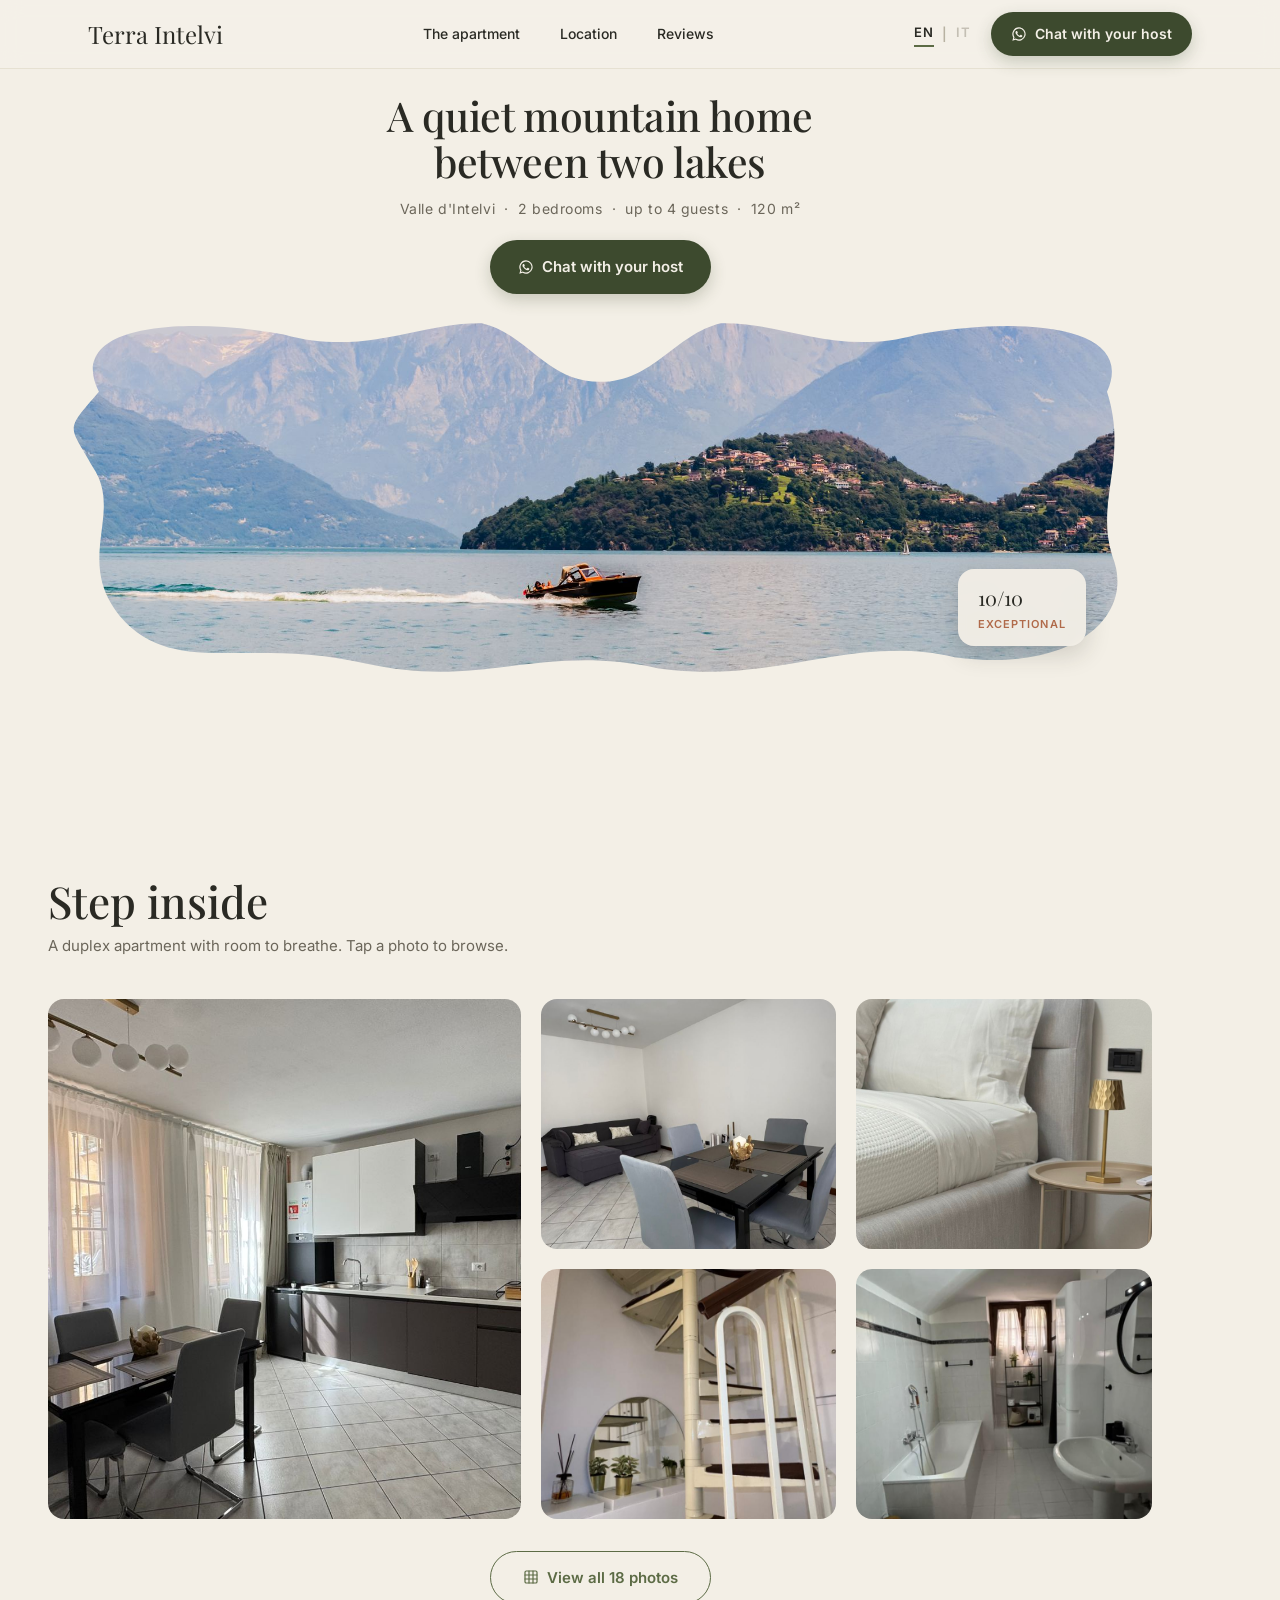
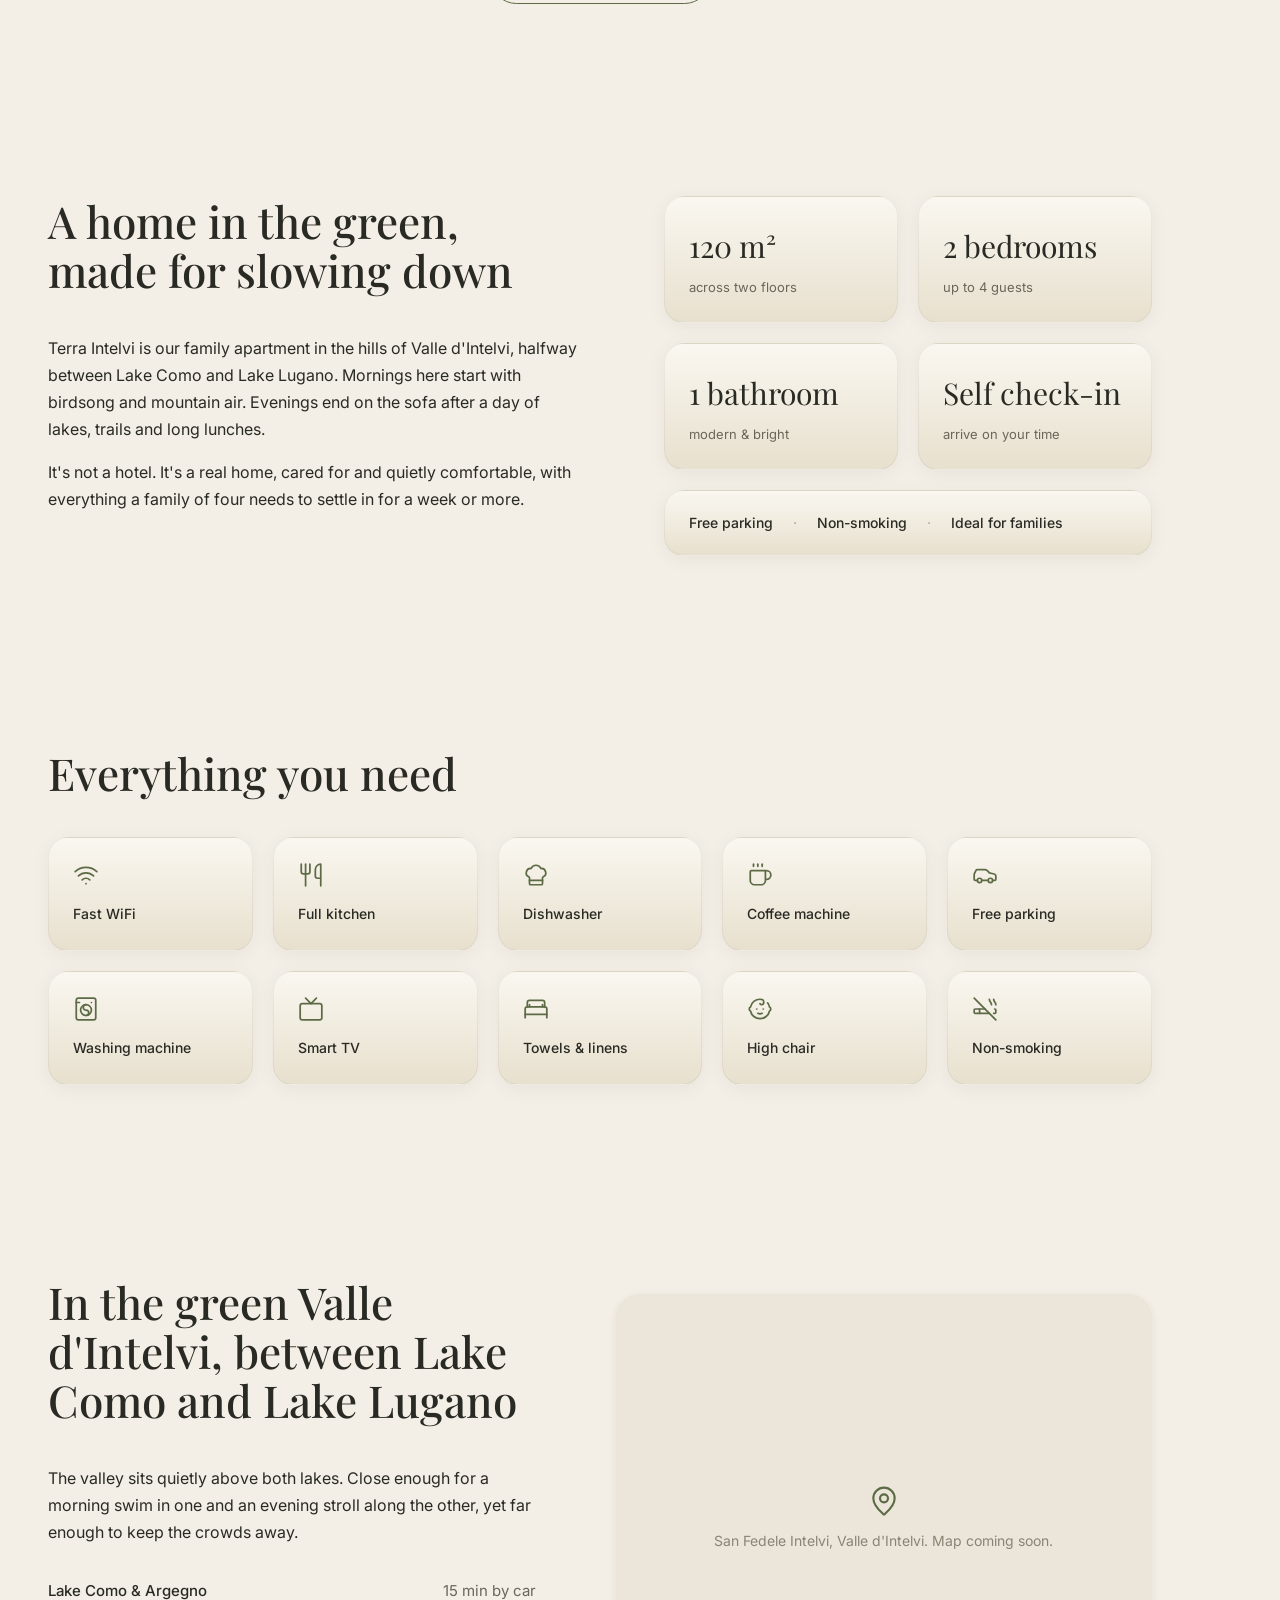
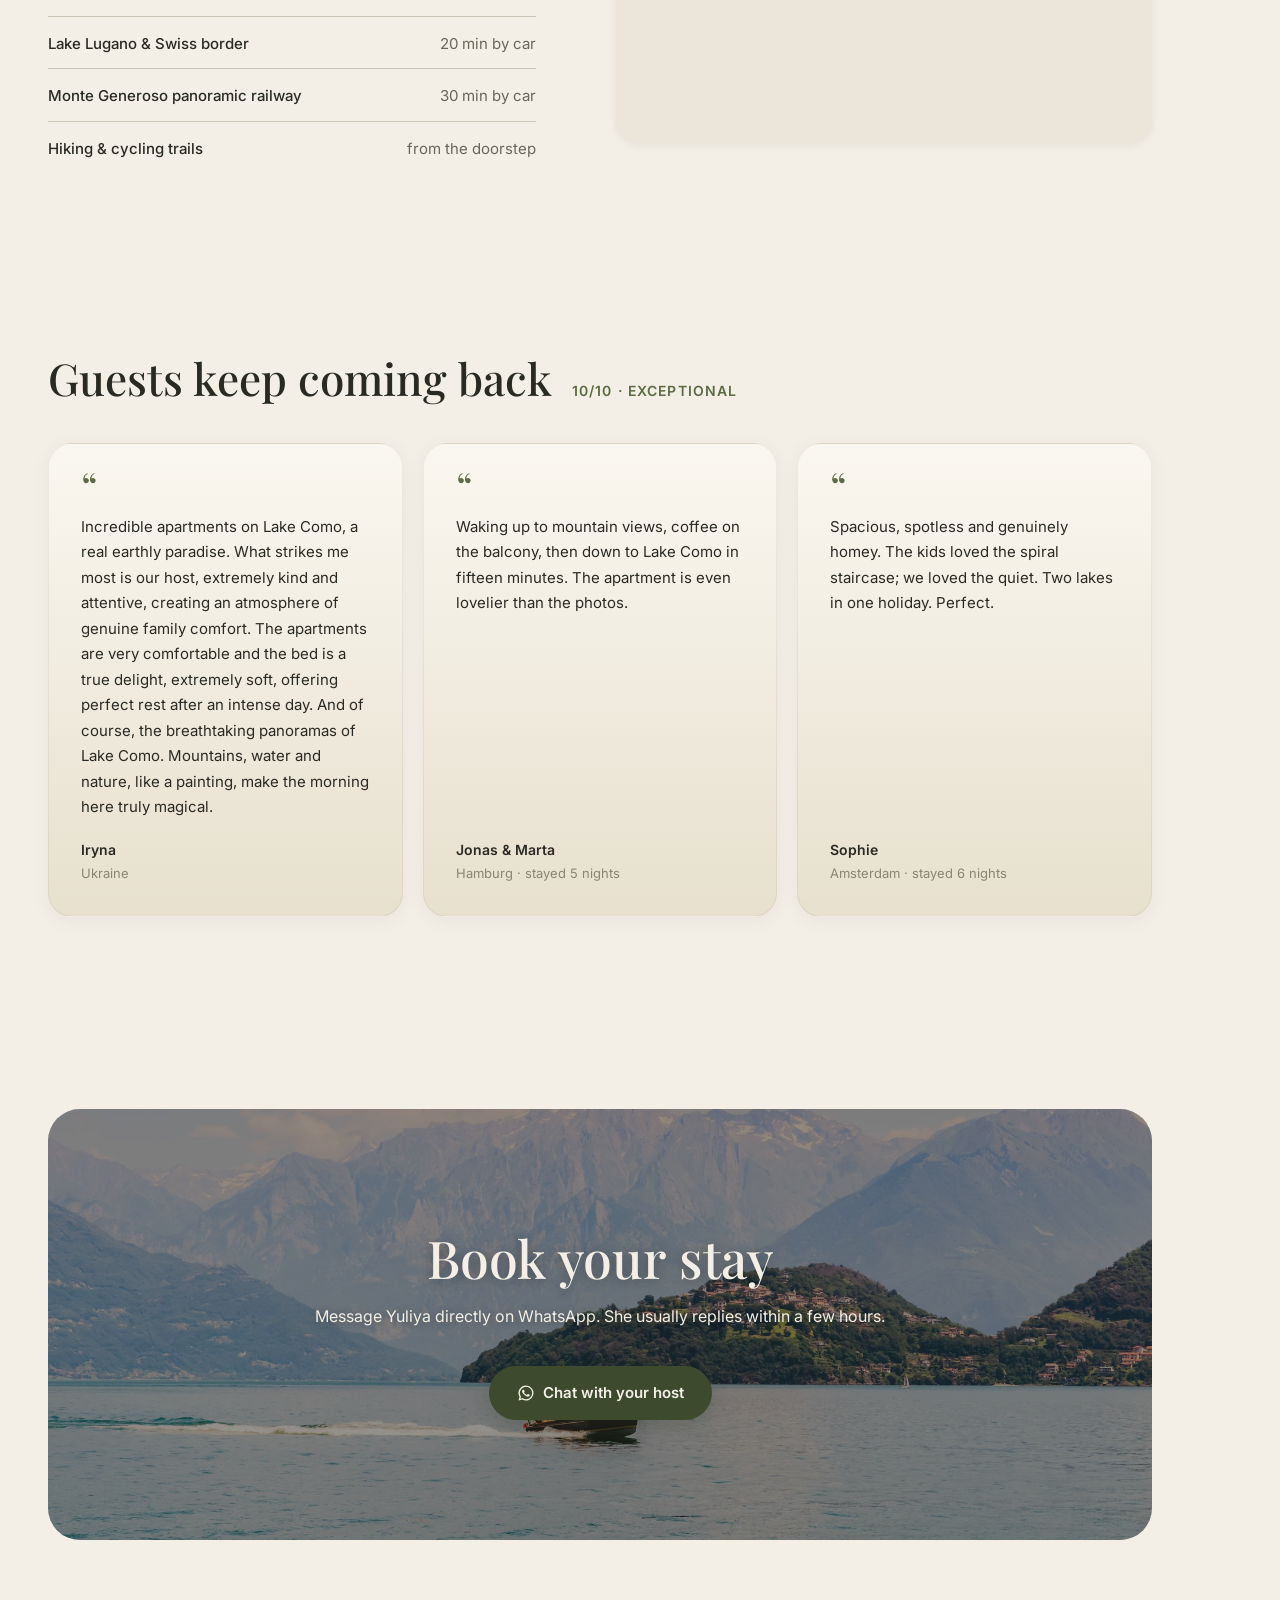
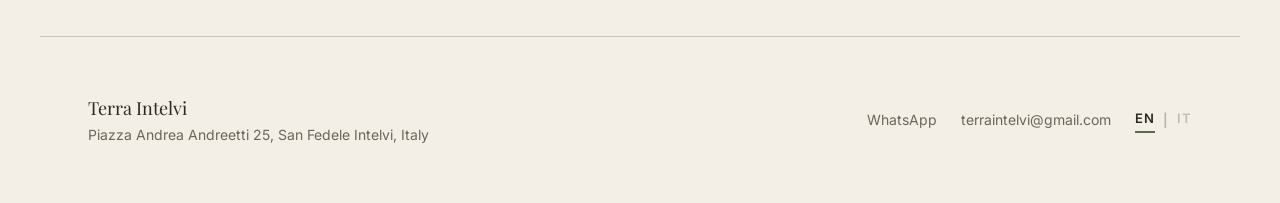
==== Terra Intelvi Landing Page/site/standalone-src.html @ aaa16226 "Initial commit: Terra Intelvi landing page" ====
<!DOCTYPE html>
<html lang="en">
<head>
  <meta charset="UTF-8">
  <meta name="viewport" content="width=device-width, initial-scale=1.0">
  <title>Terra Intelvi — Apartment in Valle d'Intelvi, near Lake Como</title>
  <meta name="description" content="A calm 120m² family apartment between Lake Como and Lake Lugano. Two bedrooms, up to four guests, warm welcome.">
  <!-- Open Graph for link previews (WhatsApp, iMessage, etc.) -->
  <meta property="og:type" content="website">
  <meta property="og:title" content="Terra Intelvi — Apartment in Valle d'Intelvi, near Lake Como">
  <meta property="og:description" content="A calm 120m² family apartment between Lake Como and Lake Lugano. Two bedrooms, up to four guests, warm welcome.">
  <meta property="og:image" content="images/stock/hero-lake.jpg">
  <!-- Favicon: cream background, olive TI monogram -->
  <link rel="icon" href="data:image/svg+xml,%3Csvg xmlns='http://www.w3.org/2000/svg' viewBox='0 0 64 64'%3E%3Crect width='64' height='64' rx='14' fill='%23F4F1E9'/%3E%3Ctext x='32' y='43' text-anchor='middle' font-family='Georgia,serif' font-size='30' fill='%235C6B4C'%3ETI%3C/text%3E%3C/svg%3E">
  <link rel="preconnect" href="https://fonts.googleapis.com">
  <link rel="preconnect" href="https://fonts.gstatic.com" crossorigin>
  <link href="https://fonts.googleapis.com/css2?family=Playfair+Display:ital,wght@0,400..700;1,400..700&family=Inter:wght@400;500;600&display=swap" rel="stylesheet">
  <link rel="stylesheet" href="styles.css">
  <!-- Photos referenced from script.js strings: lifted for the standalone bundler -->
  <meta name="ext-resource-dependency" content="images/apartment/Living-dining-1.jpg" data-resource-id="p_Living_dining_1_jpg">
  <meta name="ext-resource-dependency" content="images/apartment/Living-dining-2.jpg" data-resource-id="p_Living_dining_2_jpg">
  <meta name="ext-resource-dependency" content="images/apartment/Kitchen-1.jpg" data-resource-id="p_Kitchen_1_jpg">
  <meta name="ext-resource-dependency" content="images/apartment/Kitchen-2.jpg" data-resource-id="p_Kitchen_2_jpg">
  <meta name="ext-resource-dependency" content="images/apartment/Kitchen-3.jpg" data-resource-id="p_Kitchen_3_jpg">
  <meta name="ext-resource-dependency" content="images/apartment/Bedrooms-1.jpg" data-resource-id="p_Bedrooms_1_jpg">
  <meta name="ext-resource-dependency" content="images/apartment/Bedrooms-2.jpg" data-resource-id="p_Bedrooms_2_jpg">
  <meta name="ext-resource-dependency" content="images/apartment/Bedrooms-3.jpg" data-resource-id="p_Bedrooms_3_jpg">
  <meta name="ext-resource-dependency" content="images/apartment/Bedrooms-4.jpg" data-resource-id="p_Bedrooms_4_jpg">
  <meta name="ext-resource-dependency" content="images/apartment/Bedrooms-5.jpg" data-resource-id="p_Bedrooms_5_jpg">
  <meta name="ext-resource-dependency" content="images/apartment/Bedrooms-6.jpg" data-resource-id="p_Bedrooms_6_jpg">
  <meta name="ext-resource-dependency" content="images/apartment/Bathroom-1.jpg" data-resource-id="p_Bathroom_1_jpg">
  <meta name="ext-resource-dependency" content="images/apartment/Bathroom-2.jpg" data-resource-id="p_Bathroom_2_jpg">
  <meta name="ext-resource-dependency" content="images/apartment/Bathroom-3.jpg" data-resource-id="p_Bathroom_3_jpg">
  <meta name="ext-resource-dependency" content="images/apartment/Spiral-staircase.jpg" data-resource-id="p_Spiral_staircase_jpg">
  <meta name="ext-resource-dependency" content="images/apartment/Little-details-1.jpg" data-resource-id="p_Little_details_1_jpg">
  <meta name="ext-resource-dependency" content="images/apartment/Little-details-2.jpg" data-resource-id="p_Little_details_2_jpg">
  <meta name="ext-resource-dependency" content="images/apartment/detail-door.jpg" data-resource-id="p_detail_door_jpg">
  <template id="__bundler_thumbnail" data-bg-color="#F3EFE6">
    <svg viewBox="0 0 1200 800" xmlns="http://www.w3.org/2000/svg">
      <rect width="1200" height="800" fill="#F3EFE6"/>
      <path d="M180 470 C 300 330 420 520 540 400 C 660 280 780 500 900 380 C 960 320 1010 360 1020 470 L 1020 560 L 180 560 Z" fill="#5C6B45" opacity="0.85"/>
      <circle cx="900" cy="240" r="60" fill="#B06A4A" opacity="0.8"/>
      <text x="600" y="690" text-anchor="middle" font-family="Georgia,serif" font-size="86" fill="#2A2A24">Terra Intelvi</text>
    </svg>
  </template>
</head>
<body>

  <!-- ================= 1. HEADER ================= -->
  <header class="header">
    <div class="container header__inner">
      <a href="#" class="header__brand">Terra Intelvi</a>
      <nav class="header__nav" aria-label="Main">
        <a href="#gallery">The apartment</a>
        <a href="#location">Location</a>
        <a href="#reviews">Reviews</a>
      </nav>
      <div class="header__right">
        <div class="lang" aria-label="Language">
          <a href="#" class="is-active" aria-current="true">EN</a>
          <span class="lang__sep">|</span>
          <span class="lang__disabled" title="Coming soon" aria-disabled="true">IT</span>
        </div>
        <a class="btn" href="https://wa.me/393281196434" target="_blank" rel="noopener">
          <svg width="16" height="16" viewBox="0 0 24 24" fill="currentColor" aria-hidden="true"><path d="M12 2a10 10 0 0 0-8.6 15.1L2 22l5-1.3A10 10 0 1 0 12 2Zm0 18.2a8.2 8.2 0 0 1-4.2-1.2l-.3-.2-3 .8.8-2.9-.2-.3A8.2 8.2 0 1 1 12 20.2Zm4.5-6.1c-.2-.1-1.5-.7-1.7-.8-.2-.1-.4-.1-.6.1-.2.2-.6.8-.8 1-.1.2-.3.2-.5.1a6.7 6.7 0 0 1-3.4-2.9c-.2-.4.3-.4.7-1.3 0-.2 0-.3-.1-.5l-.8-1.8c-.2-.5-.4-.4-.6-.4h-.5c-.2 0-.5.1-.7.3-.9.9-1.1 2.2-.2 3.9a12 12 0 0 0 4.6 4.3c1.7.8 2.4.8 3.2.7.5-.1 1.5-.6 1.7-1.2.2-.6.2-1.1.1-1.2 0-.1-.2-.2-.4-.3Z"/></svg>
          Chat with your host
        </a>
      </div>
    </div>
  </header>

  <main>

    <!-- ================= 2. HERO ================= -->
    <section class="hero container" aria-label="Terra Intelvi">
      <h1 class="hero__title">A quiet mountain home<br>between two lakes</h1>
      <p class="hero__meta">Valle d'Intelvi &nbsp;&middot;&nbsp; 2 bedrooms &nbsp;&middot;&nbsp; up to 4 guests &nbsp;&middot;&nbsp; 120 m&sup2;</p>
      <div class="hero__cta">
        <a class="btn btn--olive" href="https://wa.me/393281196434" target="_blank" rel="noopener">
          <svg width="16" height="16" viewBox="0 0 24 24" fill="currentColor" aria-hidden="true"><path d="M12 2a10 10 0 0 0-8.6 15.1L2 22l5-1.3A10 10 0 1 0 12 2Zm0 18.2a8.2 8.2 0 0 1-4.2-1.2l-.3-.2-3 .8.8-2.9-.2-.3A8.2 8.2 0 1 1 12 20.2Zm4.5-6.1c-.2-.1-1.5-.7-1.7-.8-.2-.1-.4-.1-.6.1-.2.2-.6.8-.8 1-.1.2-.3.2-.5.1a6.7 6.7 0 0 1-3.4-2.9c-.2-.4.3-.4.7-1.3 0-.2 0-.3-.1-.5l-.8-1.8c-.2-.5-.4-.4-.6-.4h-.5c-.2 0-.5.1-.7.3-.9.9-1.1 2.2-.2 3.9a12 12 0 0 0 4.6 4.3c1.7.8 2.4.8 3.2.7.5-.1 1.5-.6 1.7-1.2.2-.6.2-1.1.1-1.2 0-.1-.2-.2-.4-.3Z"/></svg>
          Chat with your host
        </a>
      </div>
      <div class="hero__figure">
        <div class="hero__figure-inner">
        <!-- Organic wavy frame with a slow breathing morph (SMIL, 7s loop).
             Photo is centered both ways via xMidYMid slice. -->
        <svg viewBox="0 0 1200 420" role="img" aria-label="Lake Como seen from the mountains above Valle d'Intelvi">
          <defs>
            <clipPath id="heroWave">
              <path d="M 60,95 C 15,25 130,10 250,45 C 340,72 400,20 470,32 C 520,42 540,95 600,95 C 660,95 680,42 730,32 C 800,20 860,72 950,45 C 1070,10 1188,25 1148,95 C 1170,170 1130,215 1160,275 C 1188,340 1120,415 990,385 C 880,360 800,428 670,398 C 540,368 480,432 350,402 C 220,372 130,420 72,352 C 22,290 78,240 44,190 C 18,140 22,140 60,95 Z">
                <animate attributeName="d" dur="7s" repeatCount="indefinite" calcMode="spline" keyTimes="0;0.5;1" keySplines="0.4 0 0.6 1;0.4 0 0.6 1"
                  values="M 60,95 C 15,25 130,10 250,45 C 340,72 400,20 470,32 C 520,42 540,95 600,95 C 660,95 680,42 730,32 C 800,20 860,72 950,45 C 1070,10 1188,25 1148,95 C 1170,170 1130,215 1160,275 C 1188,340 1120,415 990,385 C 880,360 800,428 670,398 C 540,368 480,432 350,402 C 220,372 130,420 72,352 C 22,290 78,240 44,190 C 18,140 22,140 60,95 Z;
                          M 54,104 C 20,32 142,22 258,38 C 346,62 404,28 472,26 C 522,38 542,90 600,90 C 658,90 682,38 732,26 C 802,28 856,62 944,38 C 1062,22 1182,32 1152,104 C 1176,176 1140,222 1156,282 C 1182,348 1112,406 984,392 C 872,366 792,418 662,404 C 532,376 472,424 344,396 C 216,366 138,412 80,344 C 30,282 84,232 50,182 C 24,136 16,148 54,104 Z;
                          M 60,95 C 15,25 130,10 250,45 C 340,72 400,20 470,32 C 520,42 540,95 600,95 C 660,95 680,42 730,32 C 800,20 860,72 950,45 C 1070,10 1188,25 1148,95 C 1170,170 1130,215 1160,275 C 1188,340 1120,415 990,385 C 880,360 800,428 670,398 C 540,368 480,432 350,402 C 220,372 130,420 72,352 C 22,290 78,240 44,190 C 18,140 22,140 60,95 Z"></animate>
              </path>
            </clipPath>
          </defs>
          <image href="images/stock/hero-lake.jpg" width="1200" height="420" preserveAspectRatio="xMidYMid slice" clip-path="url(#heroWave)"></image>
        </svg>
        <div class="hero__badge">
          <div class="hero__badge-score">10/10</div>
          <div class="hero__badge-label">Exceptional</div>
        </div>
        </div>
      </div>
    </section>

    <!-- ================= 3. GALLERY ================= -->
    <section id="gallery" class="container">
      <div class="section-head fade-up">
        <h2>Step inside</h2>
        <p>A duplex apartment with room to breathe. Tap a photo to browse.</p>
      </div>
      <div class="gallery__preview fade-up">
        <button class="gallery__tile gallery__tile--large" data-photo="Kitchen-1.jpg" aria-label="Open photo gallery, kitchen">
          <img src="images/apartment/Kitchen-1.jpg" alt="Fully equipped kitchen" loading="lazy">
        </button>
        <button class="gallery__tile" data-photo="Living-dining-1.jpg" aria-label="Open photo gallery, living and dining">
          <img src="images/apartment/Living-dining-1.jpg" alt="Living and dining room" loading="lazy">
        </button>
        <button class="gallery__tile" data-photo="Bedrooms-1.jpg" aria-label="Open photo gallery, bedrooms">
          <img src="images/apartment/Bedrooms-1.jpg" alt="Restful bedroom" loading="lazy">
        </button>
        <button class="gallery__tile" data-photo="Spiral-staircase.jpg" aria-label="Open photo gallery, spiral staircase">
          <img src="images/apartment/Spiral-staircase.jpg" alt="Spiral staircase" loading="lazy">
        </button>
        <button class="gallery__tile" data-photo="Bathroom-2.jpg" aria-label="Open photo gallery, bathroom">
          <img src="images/apartment/Bathroom-2.jpg" alt="Modern bathroom" loading="lazy">
        </button>
      </div>
      <!-- Expanded inline gallery: remaining 13 photos, filled by script.js -->
      <div class="gallery__extra" id="gallery-extra" aria-hidden="true">
        <div class="gallery__extra-grid" id="gallery-extra-grid"></div>
      </div>
      <div class="gallery__more fade-up">
        <button class="btn btn--outline" id="view-all-photos" aria-expanded="false">
          <svg class="icon-grid" width="16" height="16" viewBox="0 0 24 24" fill="none" stroke="currentColor" stroke-width="1.8" stroke-linecap="round" stroke-linejoin="round" aria-hidden="true"><rect width="18" height="18" x="3" y="3" rx="2"/><path d="M3 9h18"/><path d="M3 15h18"/><path d="M9 3v18"/><path d="M15 3v18"/></svg>
          <svg class="icon-up" width="16" height="16" viewBox="0 0 24 24" fill="none" stroke="currentColor" stroke-width="2" stroke-linecap="round" stroke-linejoin="round" aria-hidden="true"><path d="m18 15-6-6-6 6"/></svg>
          <span id="view-all-label">View all 18 photos</span>
        </button>
      </div>
    </section>

    <!-- ================= 4. ABOUT ================= -->
    <section id="about" class="container">
      <div class="about__grid">
        <div class="about__text fade-up">
          <h2>A home in the green, made for slowing down</h2>
          <p>Terra Intelvi is our family apartment in the hills of Valle d'Intelvi, halfway between Lake Como and Lake Lugano. Mornings here start with birdsong and mountain air. Evenings end on the sofa after a day of lakes, trails and long lunches.</p>
          <p>It's not a hotel. It's a real home, cared for and quietly comfortable, with everything a family of four needs to settle in for a week or more.</p>
        </div>
        <div class="facts fade-up">
          <div class="fact-card"><div class="fact-card__value">120 m&sup2;</div><div class="fact-card__label">across two floors</div></div>
          <div class="fact-card"><div class="fact-card__value">2 bedrooms</div><div class="fact-card__label">up to 4 guests</div></div>
          <div class="fact-card"><div class="fact-card__value">1 bathroom</div><div class="fact-card__label">modern &amp; bright</div></div>
          <div class="fact-card"><div class="fact-card__value">Self check-in</div><div class="fact-card__label">arrive on your time</div></div>
          <div class="tags">
            <span>Free parking</span><span class="dot">&middot;</span>
            <span>Non-smoking</span><span class="dot">&middot;</span>
            <span>Ideal for families</span>
          </div>
        </div>
      </div>
    </section>

    <!-- ================= 5. AMENITIES ================= -->
    <section id="amenities" class="container">
      <div class="section-head fade-up"><h2>Everything you need</h2></div>
      <div class="amenities__grid fade-up">
        <div class="amenity"><svg width="26" height="26" viewBox="0 0 24 24" fill="none" stroke-width="1.6" stroke-linecap="round" stroke-linejoin="round"><path d="M12 20h.01"/><path d="M2 8.82a15 15 0 0 1 20 0"/><path d="M5 12.859a10 10 0 0 1 14 0"/><path d="M8.5 16.429a5 5 0 0 1 7 0"/></svg><span>Fast WiFi</span></div>
        <div class="amenity"><svg width="26" height="26" viewBox="0 0 24 24" fill="none" stroke-width="1.6" stroke-linecap="round" stroke-linejoin="round"><path d="M3 2v7c0 1.1.9 2 2 2h4a2 2 0 0 0 2-2V2"/><path d="M7 2v20"/><path d="M21 15V2a5 5 0 0 0-5 5v6c0 1.1.9 2 2 2h3Zm0 0v7"/></svg><span>Full kitchen</span></div>
        <div class="amenity"><svg width="26" height="26" viewBox="0 0 24 24" fill="none" stroke-width="1.6" stroke-linecap="round" stroke-linejoin="round"><path d="M17 21a1 1 0 0 0 1-1v-5.35c0-.457.316-.844.727-1.041a4 4 0 0 0-2.134-7.589 5 5 0 0 0-9.186 0 4 4 0 0 0-2.134 7.588c.411.198.727.585.727 1.041V20a1 1 0 0 0 1 1Z"/><path d="M6 17h12"/></svg><span>Dishwasher</span></div>
        <div class="amenity"><svg width="26" height="26" viewBox="0 0 24 24" fill="none" stroke-width="1.6" stroke-linecap="round" stroke-linejoin="round"><path d="M10 2v2"/><path d="M14 2v2"/><path d="M16 8a1 1 0 0 1 1 1v8a4 4 0 0 1-4 4H7a4 4 0 0 1-4-4V9a1 1 0 0 1 1-1h14a4 4 0 1 1 0 8h-1"/><path d="M6 2v2"/></svg><span>Coffee machine</span></div>
        <div class="amenity"><svg width="26" height="26" viewBox="0 0 24 24" fill="none" stroke-width="1.6" stroke-linecap="round" stroke-linejoin="round"><path d="M19 17h2c.6 0 1-.4 1-1v-3c0-.9-.7-1.7-1.5-1.9C18.7 10.6 16 10 16 10s-1.3-1.4-2.2-2.3c-.5-.4-1.1-.7-1.8-.7H5c-.6 0-1.1.4-1.4.9l-1.4 2.9A3.7 3.7 0 0 0 2 12v4c0 .6.4 1 1 1h2"/><circle cx="7" cy="17" r="2"/><path d="M9 17h6"/><circle cx="17" cy="17" r="2"/></svg><span>Free parking</span></div>
        <div class="amenity"><svg width="26" height="26" viewBox="0 0 24 24" fill="none" stroke-width="1.6" stroke-linecap="round" stroke-linejoin="round"><path d="M3 6h3"/><path d="M17 6h.01"/><rect width="18" height="20" x="3" y="2" rx="2"/><circle cx="12" cy="13" r="5"/><path d="M12 18a2.5 2.5 0 0 0 0-5 2.5 2.5 0 0 1 0-5"/></svg><span>Washing machine</span></div>
        <div class="amenity"><svg width="26" height="26" viewBox="0 0 24 24" fill="none" stroke-width="1.6" stroke-linecap="round" stroke-linejoin="round"><rect width="20" height="15" x="2" y="7" rx="2" ry="2"/><polyline points="17 2 12 7 7 2"/></svg><span>Smart TV</span></div>
        <div class="amenity"><svg width="26" height="26" viewBox="0 0 24 24" fill="none" stroke-width="1.6" stroke-linecap="round" stroke-linejoin="round"><path d="M2 20v-8a2 2 0 0 1 2-2h16a2 2 0 0 1 2 2v8"/><path d="M4 10V6a2 2 0 0 1 2-2h12a2 2 0 0 1 2 2v4"/><path d="M2 17h20"/><path d="M6 8v2"/><path d="M18 8v2"/></svg><span>Towels &amp; linens</span></div>
        <div class="amenity"><svg width="26" height="26" viewBox="0 0 24 24" fill="none" stroke-width="1.6" stroke-linecap="round" stroke-linejoin="round"><path d="M9 12h.01"/><path d="M15 12h.01"/><path d="M10 16c.5.3 1.2.5 2 .5s1.5-.2 2-.5"/><path d="M19 6.3a9 9 0 0 1 1.8 3.9 2 2 0 0 1 0 3.6 9 9 0 0 1-17.6 0 2 2 0 0 1 0-3.6A9 9 0 0 1 12 3c2 0 3.5 1.1 3.5 2.5s-.9 2.5-2 2.5c-.8 0-1.5-.4-1.5-1"/></svg><span>High chair</span></div>
        <div class="amenity"><svg width="26" height="26" viewBox="0 0 24 24" fill="none" stroke-width="1.6" stroke-linecap="round" stroke-linejoin="round"><path d="M12 12H3a1 1 0 0 0-1 1v2a1 1 0 0 0 1 1h13"/><path d="M18 8c0-2.5-2-2.5-2-5"/><path d="m2 2 20 20"/><path d="M21 12a1 1 0 0 1 1 1v2a1 1 0 0 1-1 1h-1"/><path d="M22 8c0-2.5-2-2.5-2-5"/><path d="M7 12v4"/></svg><span>Non-smoking</span></div>
      </div>
    </section>

    <!-- ================= 6. LOCATION ================= -->
    <section id="location" class="container">
      <div class="location__grid">
        <div class="location__text fade-up">
          <h2>In the green Valle d'Intelvi, between Lake Como and Lake Lugano</h2>
          <p>The valley sits quietly above both lakes. Close enough for a morning swim in one and an evening stroll along the other, yet far enough to keep the crowds away.</p>
          <div class="location__list">
            <div class="location__item"><span>Lake Como &amp; Argegno</span><span>15 min by car</span></div>
            <div class="location__item"><span>Lake Lugano &amp; Swiss border</span><span>20 min by car</span></div>
            <div class="location__item"><span>Monte Generoso panoramic railway</span><span>30 min by car</span></div>
            <div class="location__item"><span>Hiking &amp; cycling trails</span><span>from the doorstep</span></div>
          </div>
        </div>
        <div class="location__map fade-up">
          <!-- PASTE GOOGLE MAPS IFRAME HERE (replace the placeholder div below).
               It will automatically fill the rounded container. -->
          <div class="location__map-placeholder">
            <svg width="32" height="32" viewBox="0 0 24 24" fill="none" stroke-width="1.6" stroke-linecap="round" stroke-linejoin="round"><path d="M20 10c0 4.993-5.539 10.193-7.399 11.799a1 1 0 0 1-1.202 0C9.539 20.193 4 14.993 4 10a8 8 0 0 1 16 0"/><circle cx="12" cy="10" r="3"/></svg>
            <span>San Fedele Intelvi, Valle d'Intelvi. Map coming soon.</span>
          </div>
        </div>
      </div>
    </section>

    <!-- ================= 7. REVIEWS ================= -->
    <section id="reviews" class="container">
      <div class="reviews__head fade-up">
        <h2>Guests keep coming back</h2>
        <span class="reviews__score">10/10 &middot; Exceptional</span>
      </div>
      <div class="reviews__grid">
        <article class="review-card fade-up">
          <div class="review-card__mark">&ldquo;</div>
          <p>Incredible apartments on Lake Como, a real earthly paradise. What strikes me most is our host, extremely kind and attentive, creating an atmosphere of genuine family comfort. The apartments are very comfortable and the bed is a true delight, extremely soft, offering perfect rest after an intense day. And of course, the breathtaking panoramas of Lake Como. Mountains, water and nature, like a painting, make the morning here truly magical.</p>
          <footer><div class="review-card__name">Iryna</div><div class="review-card__origin">Ukraine</div></footer>
        </article>
        <!-- PLACEHOLDER REVIEW -->
        <article class="review-card fade-up">
          <div class="review-card__mark">&ldquo;</div>
          <p>Waking up to mountain views, coffee on the balcony, then down to Lake Como in fifteen minutes. The apartment is even lovelier than the photos.</p>
          <footer><div class="review-card__name">Jonas &amp; Marta</div><div class="review-card__origin">Hamburg &middot; stayed 5 nights</div></footer>
        </article>
        <!-- PLACEHOLDER REVIEW -->
        <article class="review-card fade-up">
          <div class="review-card__mark">&ldquo;</div>
          <p>Spacious, spotless and genuinely homey. The kids loved the spiral staircase; we loved the quiet. Two lakes in one holiday. Perfect.</p>
          <footer><div class="review-card__name">Sophie</div><div class="review-card__origin">Amsterdam &middot; stayed 6 nights</div></footer>
        </article>
      </div>
    </section>

    <!-- ================= 8. CLOSING CTA ================= -->
    <section id="book" class="container">
      <div class="cta fade-up">
        <div class="cta__inner">
          <h2>Book your stay</h2>
          <p>Message Yuliya directly on WhatsApp. She usually replies within a few hours.</p>
          <a class="btn" href="https://wa.me/393281196434" target="_blank" rel="noopener">
            <svg width="18" height="18" viewBox="0 0 24 24" fill="currentColor" aria-hidden="true"><path d="M12 2a10 10 0 0 0-8.6 15.1L2 22l5-1.3A10 10 0 1 0 12 2Zm0 18.2a8.2 8.2 0 0 1-4.2-1.2l-.3-.2-3 .8.8-2.9-.2-.3A8.2 8.2 0 1 1 12 20.2Zm4.5-6.1c-.2-.1-1.5-.7-1.7-.8-.2-.1-.4-.1-.6.1-.2.2-.6.8-.8 1-.1.2-.3.2-.5.1a6.7 6.7 0 0 1-3.4-2.9c-.2-.4.3-.4.7-1.3 0-.2 0-.3-.1-.5l-.8-1.8c-.2-.5-.4-.4-.6-.4h-.5c-.2 0-.5.1-.7.3-.9.9-1.1 2.2-.2 3.9a12 12 0 0 0 4.6 4.3c1.7.8 2.4.8 3.2.7.5-.1 1.5-.6 1.7-1.2.2-.6.2-1.1.1-1.2 0-.1-.2-.2-.4-.3Z"/></svg>
            Chat with your host
          </a>
        </div>
      </div>
    </section>

    <!-- ================= 9. FOOTER ================= -->
    <footer class="footer">
      <div class="container footer__inner">
        <div>
          <div class="footer__brand">Terra Intelvi</div>
          <div>Piazza Andrea Andreetti 25, San Fedele Intelvi, Italy</div>
        </div>
        <div class="footer__links">
          <a href="https://wa.me/393281196434" target="_blank" rel="noopener">WhatsApp</a>
          <a href="mailto:terraintelvi@gmail.com">terraintelvi@gmail.com</a>
          <div class="lang">
            <a href="#" class="is-active" aria-current="true">EN</a>
            <span class="lang__sep">|</span>
            <span class="lang__disabled" title="Coming soon" aria-disabled="true">IT</span>
          </div>
        </div>
      </div>
    </footer>

  </main>

  <!-- ================= LIGHTBOX ================= -->
  <div class="lightbox" id="lightbox" role="dialog" aria-modal="true" aria-label="Photo viewer">
    <span class="lightbox__counter">1 / 18</span>
    <button class="lightbox__btn lightbox__close" aria-label="Close">
      <svg width="20" height="20" viewBox="0 0 24 24" fill="none" stroke="currentColor" stroke-width="2" stroke-linecap="round"><path d="M18 6 6 18"/><path d="m6 6 12 12"/></svg>
    </button>
    <button class="lightbox__btn lightbox__prev" aria-label="Previous photo">
      <svg width="22" height="22" viewBox="0 0 24 24" fill="none" stroke="currentColor" stroke-width="2" stroke-linecap="round" stroke-linejoin="round"><path d="m15 18-6-6 6-6"/></svg>
    </button>
    <button class="lightbox__btn lightbox__next" aria-label="Next photo">
      <svg width="22" height="22" viewBox="0 0 24 24" fill="none" stroke="currentColor" stroke-width="2" stroke-linecap="round" stroke-linejoin="round"><path d="m9 18 6-6-6-6"/></svg>
    </button>
    <img class="lightbox__img" alt="">
  </div>

  <script src="script.js"></script>
</body>
</html>
---- Terra Intelvi Landing Page/site/styles.css ----
/* ==========================================================================
   Terra Intelvi — styles.css
   Mobile-first. 8px spacing grid. Modular type scale.
   ========================================================================== */

/* ---------- Design tokens ---------- */
:root {
  --bg: #F3EFE6;
  --olive-deep: #3D4A2E;
  --olive: #5C6B45;
  --accent: #5C6B45;
  --accent-dark: #4A573A;
  --terracotta: #B06A4A;
  --terracotta-dark: #96502F;
  --btn: #3D4A2E;
  --btn-hover: #2F3A22;
  --card: #EBE6D9;
  --card-grad: linear-gradient(180deg, #FAF7F0 0%, #E7E0CE 100%);
  --card-border: 1px solid rgba(42, 42, 36, 0.06);
  --card-shadow: 0 4px 20px rgba(0, 0, 0, 0.05);
  --text: #2A2A24;
  --ink: #2A2A24;
  --heading: #2A2A24;
  --muted: #6B665A;
  --faint: #8A8474;
  --line: rgba(92, 107, 69, 0.3);
  --radius: 24px;
  --radius-sm: 16px;
  --shadow-soft: 0 2px 10px rgba(44, 42, 36, 0.06);
  --shadow-btn: 0 6px 16px rgba(61, 74, 46, 0.24);
  --font-serif: 'Playfair Display', Georgia, serif;
  --font-sans: 'Inter', -apple-system, sans-serif;
}

/* ---------- Reset & base ---------- */
*, *::before, *::after { box-sizing: border-box; }

html { scroll-behavior: smooth; }

body {
  margin: 0;
  background: var(--bg);
  color: var(--text);
  font-family: var(--font-sans);
  font-size: 16px;
  line-height: 1.7;
  -webkit-font-smoothing: antialiased;
}

img { display: block; max-width: 100%; }

a { color: var(--accent); text-decoration: none; transition: color 0.2s ease; }
a:hover { color: var(--heading); }

h1, h2, h3 {
  font-family: var(--font-serif);
  font-weight: 500;
  color: var(--heading);
  line-height: 1.12;
  margin: 0;
  text-wrap: balance;
}


::selection { background: var(--accent); color: var(--bg); }

/* ---------- Layout container ---------- */
.container {
  width: 100%;
  max-width: 1200px;
  margin-left: auto;
  margin-right: auto;
  padding: 0 48px;
}

/* Every section is a normal flow block: no negative margins, no overlap.
   Uses section.container so it outranks the .container padding reset. */
section.container { margin: 0; padding: 96px 48px; }
@media (max-width: 719px) {
  .container { padding: 0 24px; }
  section.container { padding: 72px 24px; }
}
.hero.container { padding-top: 24px; }

/* ---------- Buttons ---------- */
.btn {
  display: inline-flex;
  align-items: center;
  gap: 8px;
  background: var(--btn);
  color: var(--bg);
  font-family: var(--font-sans);
  font-size: 15px;
  font-weight: 600;
  padding: 14px 28px;
  border-radius: 999px;
  border: none;
  cursor: pointer;
  box-shadow: var(--shadow-btn);
  transition: background 0.2s ease, color 0.2s ease, transform 0.2s ease;
}
.btn:hover { background: var(--btn-hover); color: var(--bg); transform: translateY(-1px); }
.btn svg { flex-shrink: 0; }

/* Primary CTAs share the deep olive */
.btn--olive { background: var(--btn); box-shadow: var(--shadow-btn); }
.btn--olive:hover { background: var(--btn-hover); color: var(--bg); }

/* Secondary: outlined olive */
.btn--outline {
  background: transparent;
  color: var(--olive);
  border: 1.5px solid var(--olive);
  box-shadow: none;
}
.btn--outline:hover {
  background: rgba(92, 107, 69, 0.08);
  color: var(--olive-deep);
  border-color: var(--olive-deep);
  transform: translateY(-1px);
}

/* ---------- Scroll animation ---------- */
.fade-up {
  opacity: 0;
  transform: translateY(20px);
  transition: opacity 0.6s ease, transform 0.6s ease;
}
.fade-up.is-visible { opacity: 1; transform: none; }

@media (prefers-reduced-motion: reduce) {
  .fade-up { opacity: 1; transform: none; transition: none; }
  html { scroll-behavior: auto; }
}

/* ==========================================================================
   1. Header
   ========================================================================== */
.header {
  position: sticky;
  top: 0;
  z-index: 50;
  background: rgba(244, 241, 233, 0.88);
  backdrop-filter: blur(10px);
  -webkit-backdrop-filter: blur(10px);
  border-bottom: 1px solid rgba(221, 214, 196, 0.6);
}

.header__inner {
  display: flex;
  align-items: center;
  justify-content: space-between;
  gap: 16px;
  padding-top: 12px;
  padding-bottom: 12px;
}

.header__brand {
  font-family: var(--font-serif);
  font-size: 24px;
  color: var(--heading);
}

.header__nav { display: none; }

.header__right { display: flex; align-items: center; gap: 20px; }

.lang {
  display: flex;
  align-items: center;
  gap: 8px;
  font-size: 13px;
  font-weight: 600;
  letter-spacing: 0.08em;
}
.lang__sep { color: #B8B2A2; }
.lang a { color: var(--faint); padding-bottom: 2px; border-bottom: 2px solid transparent; }
.lang a.is-active { color: var(--heading); border-bottom-color: var(--accent); }

/* IT not built yet: faded, non-clickable, tooltip via title attr */
.lang__disabled {
  color: var(--faint);
  opacity: 0.45;
  cursor: default;
  padding-bottom: 2px;
  border-bottom: 2px solid transparent;
}

.header .btn { padding: 10px 20px; font-size: 14px; }

@media (min-width: 900px) {
  .header__nav {
    display: flex;
    gap: 40px;
    font-size: 14px;
    font-weight: 500;
  }
  .header__nav a { color: var(--text); }
  .header__nav a:hover { color: var(--accent); }
}

/* ==========================================================================
   2. Hero — must fit within the first screen on desktop
   ========================================================================== */
.hero { text-align: center; }

.hero__title { font-size: clamp(30px, 3.2vw, 44px); letter-spacing: -0.01em; }

.hero__meta {
  font-size: 14px;
  color: var(--muted);
  letter-spacing: 0.04em;
  margin: 12px 0 0;
}

/* The CTA sits just above the concave notch in the photo's top edge */
.hero__cta { margin: 20px 0 4px; }

.hero__figure { text-align: center; }
/* Wrapper carries the sizing (svg width:100% resolves against it) and anchors the badge */
.hero__figure-inner {
  position: relative;
  display: block;
  /* Panoramic frame (viewBox 1200x420 = 2.857 ratio) */
  width: min(100%, calc((100vh - 300px) * 2.857), 1200px);
  margin: 0 auto;
}
.hero__figure svg { display: block; width: 100%; height: auto; }

.hero__badge {
  position: absolute;
  right: 6%;
  bottom: 10%;
  background: rgba(243, 239, 230, 0.94);
  backdrop-filter: blur(4px);
  border-radius: var(--radius-sm);
  padding: 12px 20px;
  text-align: left;
  box-shadow: 0 8px 24px rgba(44, 42, 36, 0.18);
}
.hero__badge-score { font-family: var(--font-serif); font-size: 20px; color: var(--heading); }
.hero__badge-label {
  font-size: 11px;
  letter-spacing: 0.1em;
  text-transform: uppercase;
  color: var(--terracotta);
  font-weight: 600;
}

/* ==========================================================================
   3. Gallery — asymmetric preview grid + lightbox
   ========================================================================== */
.section-head { margin-bottom: 40px; }

.section-head h2 { font-size: clamp(32px, 4.5vw, 44px); }
.section-head p { font-size: 15px; color: var(--muted); margin: 8px 0 0; }

/* Mobile: big kitchen tile on top, then 2x2 grid of vertical photos */
.gallery__preview {
  display: grid;
  grid-template-columns: 1fr 1fr;
  grid-auto-rows: 180px;
  gap: 20px;
}

/* Gallery tiles read as photos, not buttons: zoom + light darken on hover */
.gallery__tile {
  position: relative;
  padding: 0;
  border: none;
  background: var(--card);
  border-radius: 16px;
  overflow: hidden;
  cursor: default;
}
.gallery__tile img {
  width: 100%;
  height: 100%;
  object-fit: cover;
  transition: transform 0.5s ease;
}
.gallery__tile::after {
  content: '';
  position: absolute;
  inset: 0;
  background: rgba(42, 42, 36, 0);
  transition: background 0.5s ease;
  pointer-events: none;
}
.gallery__tile:hover img { transform: scale(1.05); }
.gallery__tile:hover::after { background: rgba(42, 42, 36, 0.08); }

.gallery__tile--large { grid-column: span 2; grid-row: span 1; }

.gallery__more { text-align: center; margin-top: 32px; }
.gallery__more .btn { font-size: 15px; padding: 16px 32px; }
.gallery__more .icon-up { display: none; }
.gallery__more .btn.is-open .icon-up { display: block; }
.gallery__more .btn.is-open .icon-grid { display: none; }

/* Expanded inline gallery (remaining 13 photos) */
.gallery__extra {
  max-height: 0;
  overflow: hidden;
  transition: max-height 0.4s ease;
}
.gallery__extra-grid {
  display: grid;
  grid-template-columns: 1fr 1fr;
  grid-auto-rows: 180px;
  grid-auto-flow: dense;
  gap: 20px;
  padding-top: 20px;
}
.gallery__extra .gallery__tile {
  opacity: 0;
  transform: translateY(16px);
  transition: opacity 0.45s ease, transform 0.45s ease;
}
.gallery__extra.is-open .gallery__tile { opacity: 1; transform: none; }
.gallery__tile--wide { grid-column: span 2; }

/* Desktop: large kitchen tile left (full height), 2x2 verticals right */
@media (min-width: 720px) {
  .gallery__preview {
    grid-template-columns: 1.6fr 1fr 1fr;
    grid-auto-rows: 250px;
    gap: 20px;
  }
  .gallery__tile--large { grid-column: 1; grid-row: 1 / span 2; }
  .gallery__extra-grid {
    grid-template-columns: repeat(3, 1fr);
    grid-auto-rows: 250px;
    gap: 20px;
    padding-top: 20px;
  }
}

/* ==========================================================================
   Lightbox
   ========================================================================== */
.lightbox {
  position: fixed;
  inset: 0;
  z-index: 100;
  background: rgba(24, 22, 18, 0.94);
  display: flex;
  align-items: center;
  justify-content: center;
  opacity: 0;
  visibility: hidden;
  transition: opacity 0.3s ease, visibility 0.3s ease;
}
.lightbox.is-open { opacity: 1; visibility: visible; }

.lightbox__img {
  max-width: min(92vw, 1400px);
  max-height: 84vh;
  object-fit: contain;
  border-radius: 8px;
  transition: opacity 0.25s ease;
}
.lightbox__img.is-fading { opacity: 0; }

.lightbox__counter {
  position: absolute;
  top: 20px;
  left: 24px;
  color: rgba(244, 241, 233, 0.85);
  font-size: 14px;
  letter-spacing: 0.06em;
}

.lightbox__btn {
  position: absolute;
  display: flex;
  align-items: center;
  justify-content: center;
  width: 48px;
  height: 48px;
  border: none;
  border-radius: 50%;
  background: rgba(244, 241, 233, 0.12);
  color: #F4F1E9;
  cursor: pointer;
  transition: background 0.2s ease;
}
.lightbox__btn:hover { background: rgba(244, 241, 233, 0.24); }

.lightbox__close { top: 16px; right: 16px; }
.lightbox__prev { left: 16px; top: 50%; transform: translateY(-50%); }
.lightbox__next { right: 16px; top: 50%; transform: translateY(-50%); }

@media (max-width: 720px) {
  .lightbox__prev, .lightbox__next { width: 42px; height: 42px; }
}

/* ==========================================================================
   4. About
   ========================================================================== */
.about__grid { display: grid; grid-template-columns: 1fr; gap: 48px; align-items: start; }

.about__text h2 { font-size: clamp(32px, 4.5vw, 44px); margin-bottom: 40px; }
.about__text p { margin: 0 0 16px; max-width: 540px; }
.about__text p:last-child { margin-bottom: 0; }

.facts { display: grid; grid-template-columns: 1fr 1fr; gap: 20px; }

.fact-card {
  background: var(--card-grad);
  border: var(--card-border);
  box-shadow: var(--card-shadow);
  border-radius: 20px;
  padding: 24px;
}
.fact-card__value { font-family: var(--font-serif); font-size: clamp(22px, 2.5vw, 30px); color: var(--heading); }
.fact-card__label { font-size: 13px; color: var(--muted); margin-top: 4px; }

.tags {
  grid-column: span 2;
  background: var(--card-grad);
  border: var(--card-border);
  box-shadow: var(--card-shadow);
  border-radius: 20px;
  padding: 20px 24px;
  display: flex;
  flex-wrap: wrap;
  gap: 12px 20px;
  font-size: 14px;
  font-weight: 500;
}
.tags .dot { color: #B8B2A2; }

@media (min-width: 900px) {
  .about__grid { grid-template-columns: 1.1fr 1fr; gap: 80px; }
}

/* ==========================================================================
   5. Amenities
   ========================================================================== */
.amenities__grid {
  display: grid;
  grid-template-columns: repeat(2, 1fr);
  gap: 20px;
}

.amenity {
  background: var(--card-grad);
  border: var(--card-border);
  box-shadow: var(--card-shadow);
  border-radius: 20px;
  padding: 24px;
  display: flex;
  flex-direction: column;
  gap: 14px;
  font-size: 14px;
  font-weight: 500;
  transition: transform 0.25s ease, box-shadow 0.25s ease;
}
.amenity:hover { transform: translateY(-2px); box-shadow: 0 10px 26px rgba(0, 0, 0, 0.09); }
.amenity svg { stroke: var(--accent); }

@media (min-width: 720px) { .amenities__grid { grid-template-columns: repeat(3, 1fr); } }
@media (min-width: 1000px) { .amenities__grid { grid-template-columns: repeat(5, 1fr); } }

/* ==========================================================================
   6. Location
   ========================================================================== */
.location__grid { display: grid; grid-template-columns: 1fr; gap: 48px; align-items: center; }

.location__text h2 { font-size: clamp(32px, 4vw, 44px); margin-bottom: 40px; }
.location__text > p { margin: 0 0 32px; max-width: 500px; }

.location__list { display: flex; flex-direction: column; gap: 14px; max-width: 500px; }
.location__item {
  display: flex;
  justify-content: space-between;
  gap: 16px;
  border-bottom: 1px solid var(--line);
  padding-bottom: 12px;
  font-size: 15px;
}
.location__item:last-child { border-bottom: none; padding-bottom: 0; }
.location__item span:first-child { font-weight: 500; }
.location__item span:last-child { color: var(--muted); white-space: nowrap; }

.location__map {
  border-radius: var(--radius);
  overflow: hidden;
  box-shadow: var(--shadow-soft);
  height: 450px;
  background: var(--card);
}
.location__map iframe { width: 100%; height: 100%; border: 0; display: block; }

/* Fallback shown until the Google Maps iframe is pasted in */
.location__map-placeholder {
  height: 100%;
  display: flex;
  flex-direction: column;
  align-items: center;
  justify-content: center;
  gap: 12px;
  color: var(--faint);
  font-size: 14px;
}
.location__map-placeholder svg { stroke: var(--accent); }

@media (min-width: 900px) {
  .location__grid { grid-template-columns: 1fr 1.1fr; gap: 80px; }
}

/* ==========================================================================
   7. Reviews
   ========================================================================== */
.reviews__head {
  display: flex;
  flex-wrap: wrap;
  align-items: baseline;
  gap: 8px 20px;
  margin-bottom: 40px;
}
.reviews__head h2 { font-size: clamp(32px, 4.5vw, 44px); }
.reviews__score {
  font-size: 14px;
  font-weight: 600;
  color: var(--accent);
  letter-spacing: 0.08em;
  text-transform: uppercase;
}

.reviews__grid { display: grid; grid-template-columns: 1fr; gap: 20px; }

.review-card {
  background: var(--card-grad);
  border: var(--card-border);
  box-shadow: var(--card-shadow);
  border-radius: var(--radius);
  padding: 32px;
  display: flex;
  flex-direction: column;
  gap: 18px;
}
.review-card__mark {
  font-family: var(--font-serif);
  font-size: 40px;
  line-height: 0.5;
  color: var(--accent);
}
.review-card p { margin: 0; font-size: 15px; }
.review-card footer { margin-top: auto; }
.review-card__name { font-weight: 600; font-size: 14px; }
.review-card__origin { font-size: 13px; color: var(--faint); }

@media (min-width: 900px) { .reviews__grid { grid-template-columns: repeat(3, 1fr); } }

/* ==========================================================================
   8. Closing CTA — rounded rectangular photo with a light natural overlay
   ========================================================================== */
.cta {
  position: relative;
  overflow: hidden;
  border-radius: 32px;
  background: url('images/stock/hero-lake.jpg') center / cover no-repeat;
  text-align: center;
}
.cta::before {
  content: '';
  position: absolute;
  inset: 0;
  background: rgba(42, 42, 36, 0.48);
}
.cta__inner { position: relative; padding: 88px 24px; }
.cta h2 { font-size: clamp(36px, 5vw, 52px); color: #F3EFE6; margin-bottom: 16px; text-shadow: 0 2px 12px rgba(0, 0, 0, 0.3); }
.cta p { color: #F3EFE6; margin: 0 0 36px; text-shadow: 0 1px 8px rgba(0, 0, 0, 0.3); }

@media (min-width: 900px) { .cta__inner { padding: 120px 64px; } }

/* ==========================================================================
   9. Footer — light beige, dark text
   ========================================================================== */
.footer {
  margin: 0;
  background: var(--bg);
  color: var(--muted);
  font-size: 14px;
}
.footer__inner {
  display: flex;
  flex-direction: column;
  gap: 16px;
  padding-top: 56px;
  padding-bottom: 56px;
  border-top: 1px solid var(--line);
}
.footer__brand { font-family: var(--font-serif); font-size: 18px; color: var(--heading); }
.footer__links { display: flex; flex-wrap: wrap; align-items: center; gap: 12px 24px; }
.footer a { color: var(--muted); }
.footer a:hover { color: var(--terracotta); }

@media (min-width: 720px) {
  .footer__inner { flex-direction: row; align-items: center; justify-content: space-between; }
}
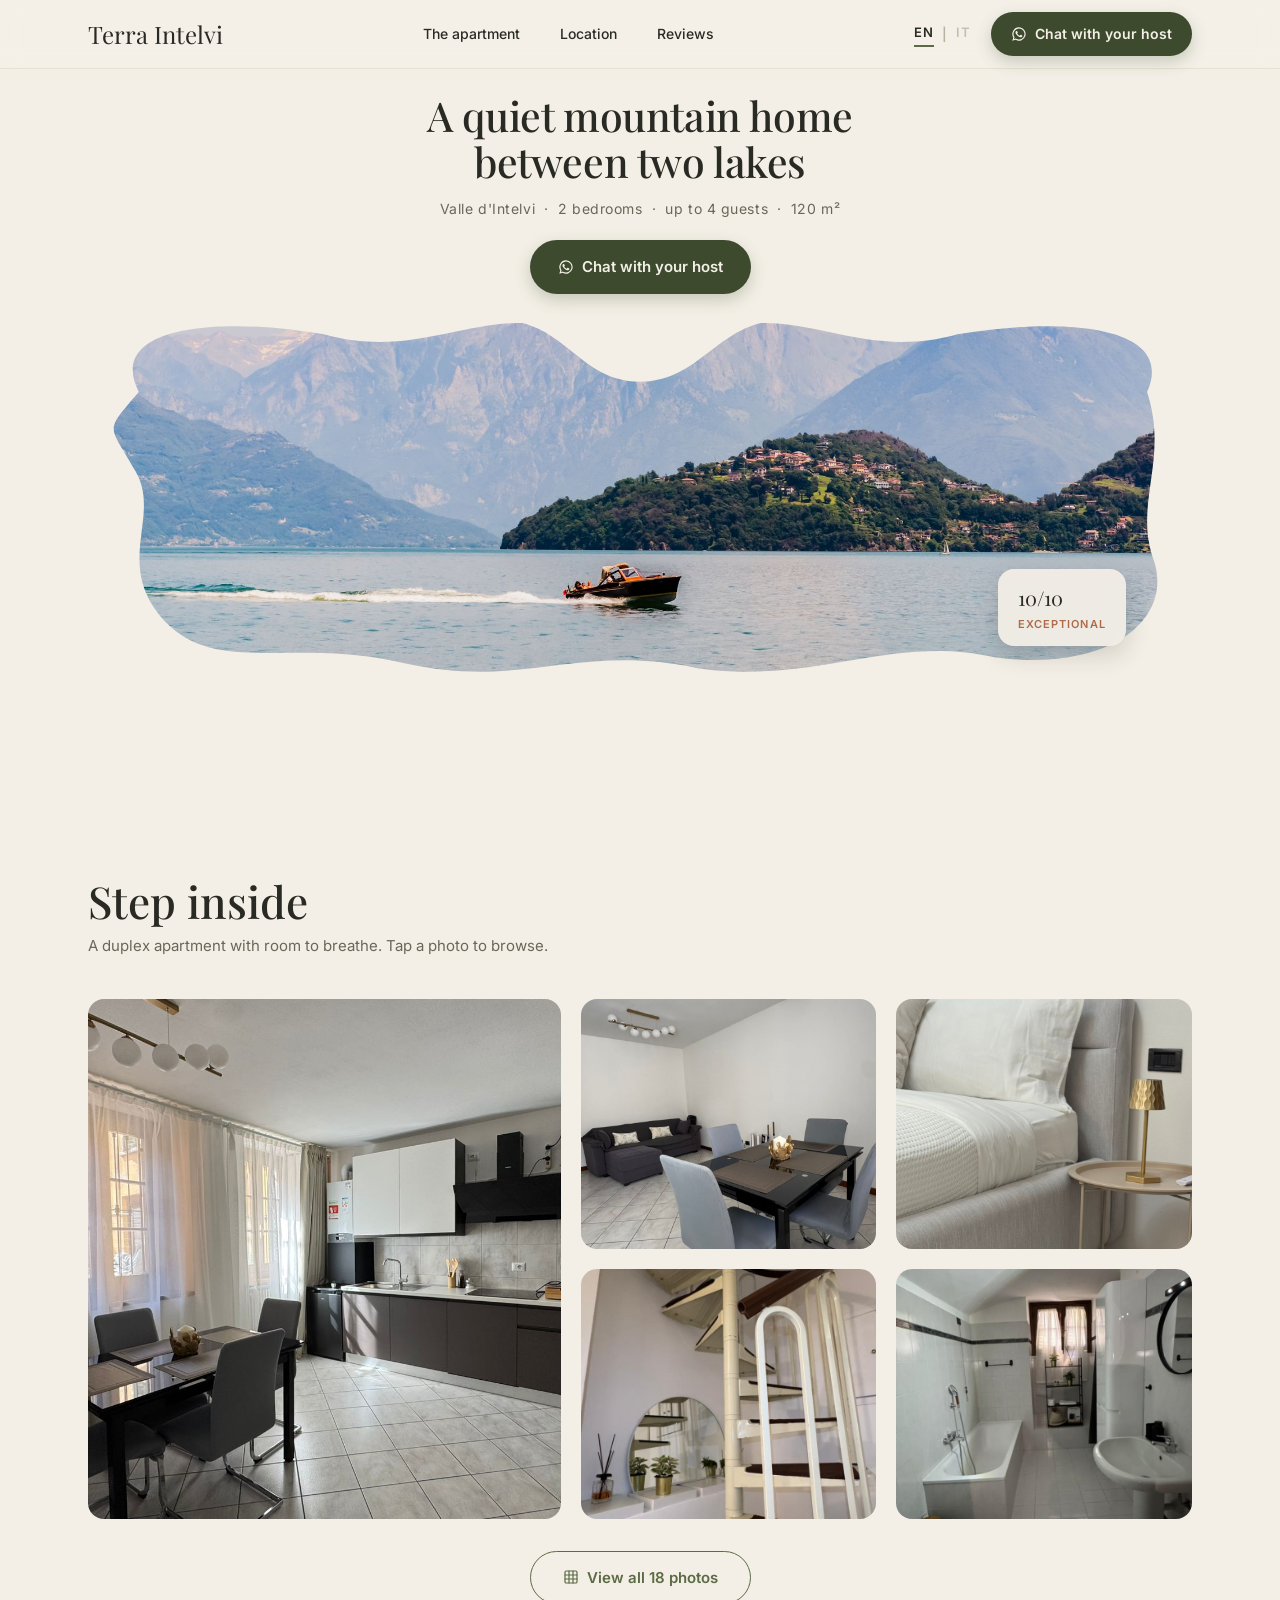
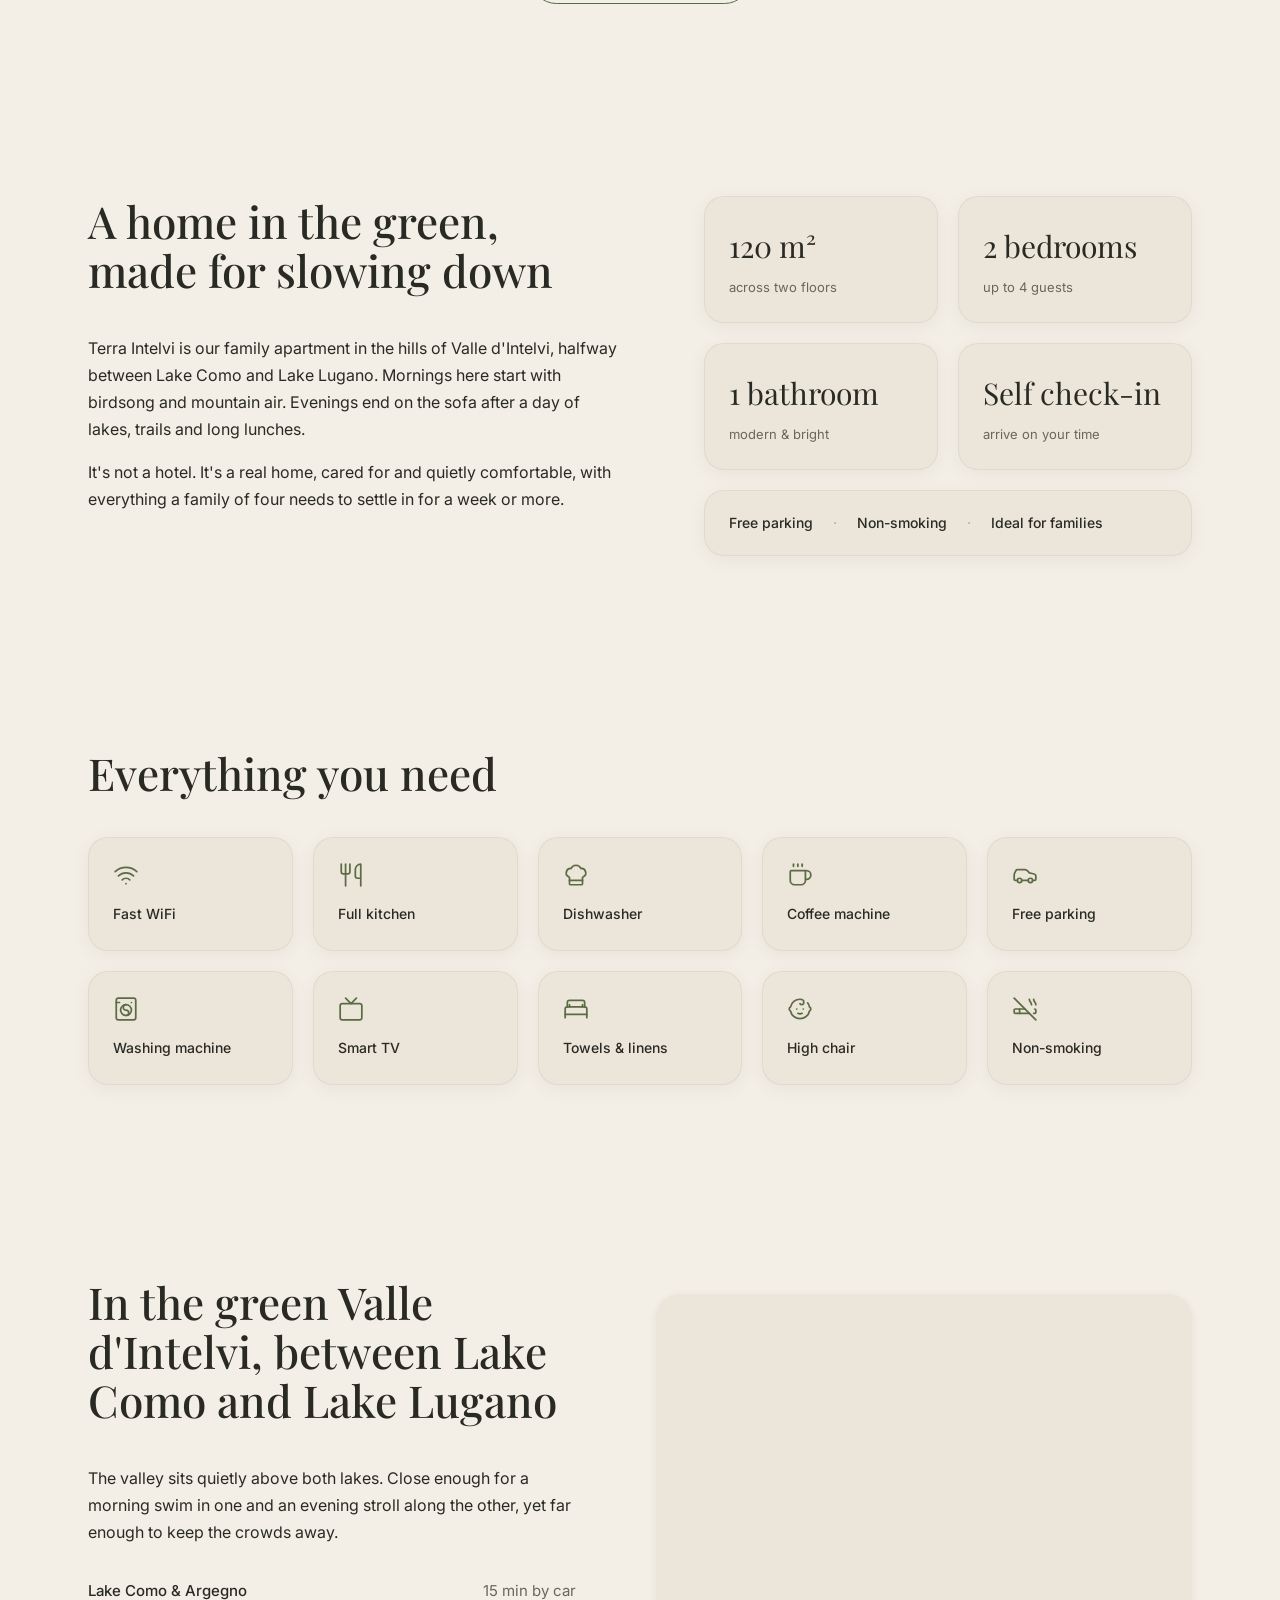
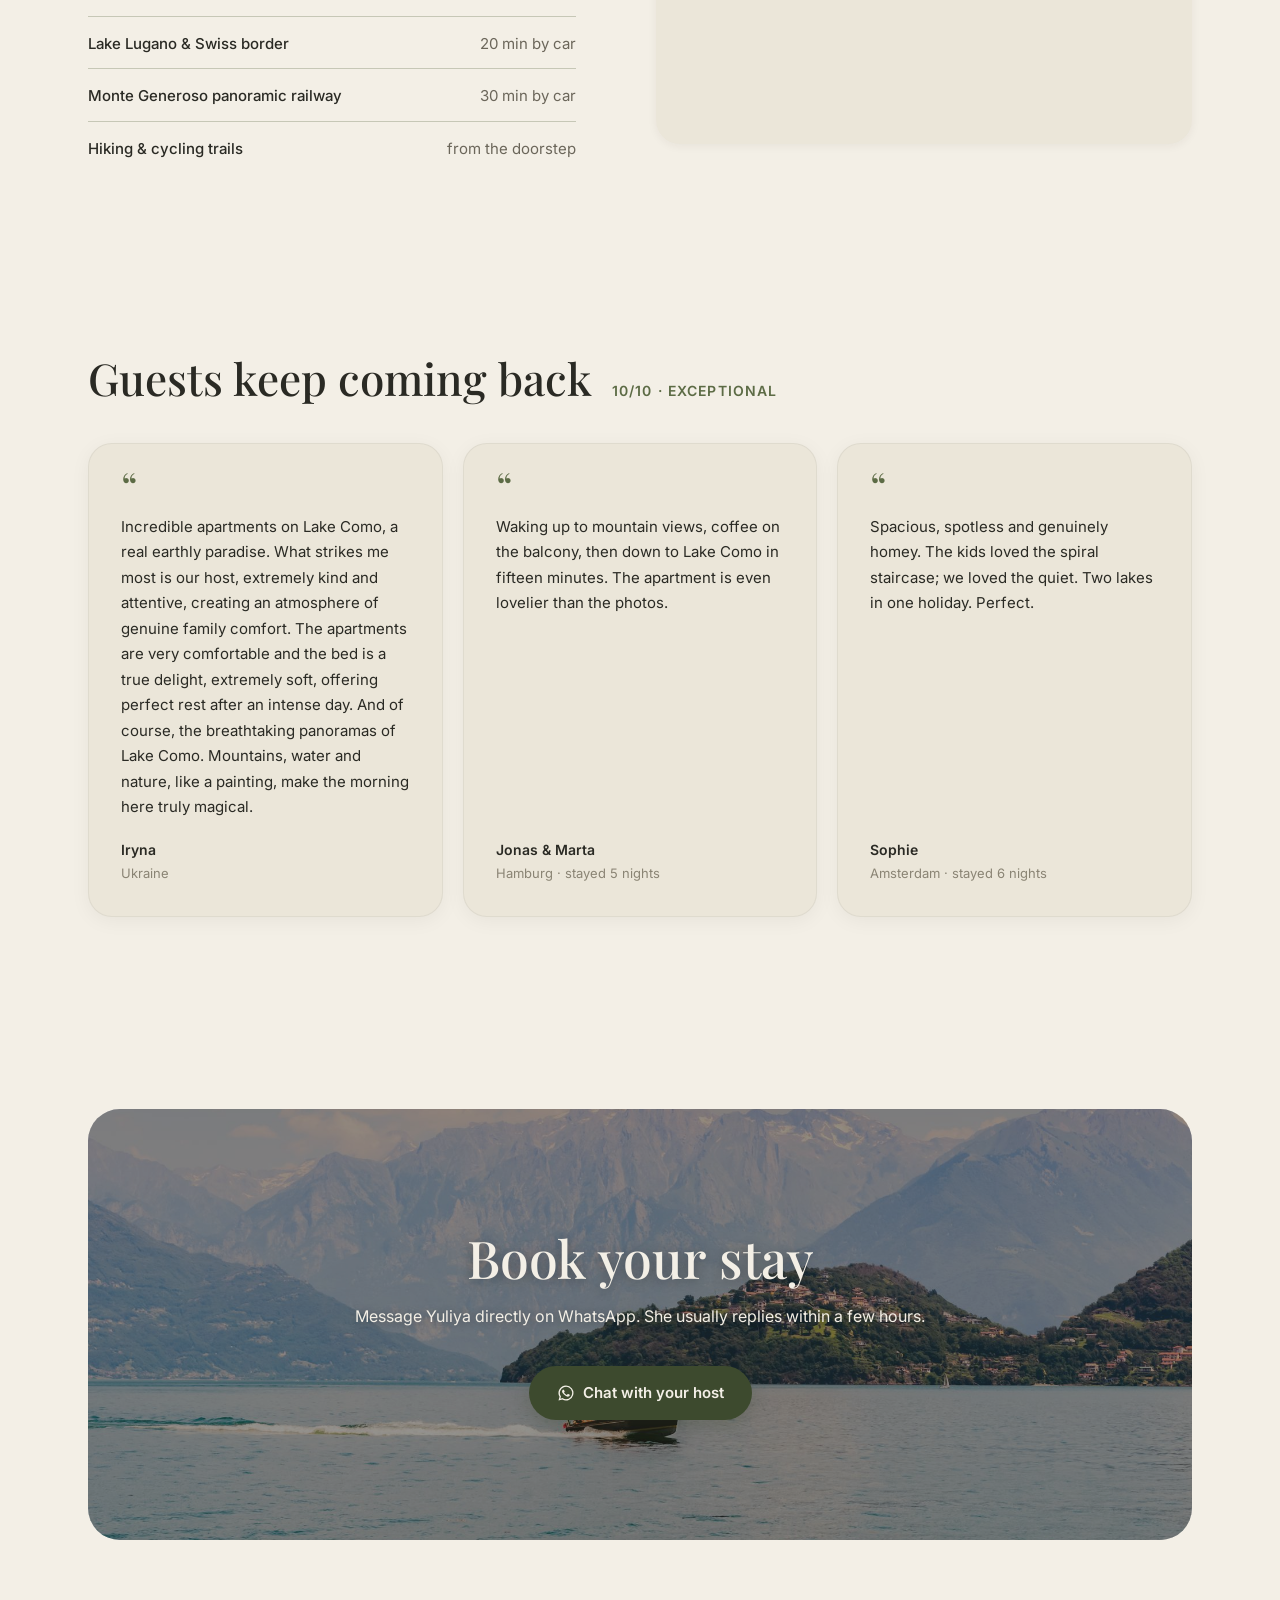
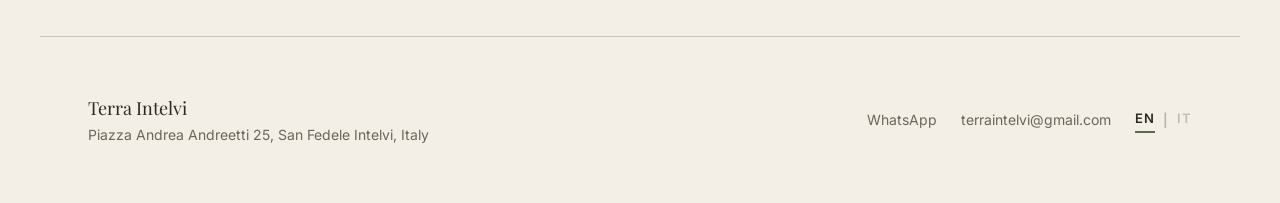
==== commit 1a9faad0: "Centered" ====
--- a/Terra Intelvi Landing Page/site/standalone-src.html
+++ b/Terra Intelvi Landing Page/site/standalone-src.html
@@ -195,12 +195,12 @@
           </div>
         </div>
         <div class="location__map fade-up">
-          <!-- PASTE GOOGLE MAPS IFRAME HERE (replace the placeholder div below).
-               It will automatically fill the rounded container. -->
-          <div class="location__map-placeholder">
-            <svg width="32" height="32" viewBox="0 0 24 24" fill="none" stroke-width="1.6" stroke-linecap="round" stroke-linejoin="round"><path d="M20 10c0 4.993-5.539 10.193-7.399 11.799a1 1 0 0 1-1.202 0C9.539 20.193 4 14.993 4 10a8 8 0 0 1 16 0"/><circle cx="12" cy="10" r="3"/></svg>
-            <span>San Fedele Intelvi, Valle d'Intelvi. Map coming soon.</span>
-          </div>
+          <iframe
+            src="https://www.google.com/maps?q=Piazza+Andrea+Andreetti%2C+25%2C+San+Fedele+Intelvi+%28Valle+d%27Intelvi%29%2C+Italy&output=embed"
+            title="Map showing Terra Intelvi's location in San Fedele Intelvi"
+            loading="lazy"
+            referrerpolicy="no-referrer-when-downgrade"
+            allowfullscreen></iframe>
         </div>
       </div>
     </section>
--- a/Terra Intelvi Landing Page/site/styles.css
+++ b/Terra Intelvi Landing Page/site/styles.css
@@ -15,7 +15,6 @@
   --btn: #3D4A2E;
   --btn-hover: #2F3A22;
   --card: #EBE6D9;
-  --card-grad: linear-gradient(180deg, #FAF7F0 0%, #E7E0CE 100%);
   --card-border: 1px solid rgba(42, 42, 36, 0.06);
   --card-shadow: 0 4px 20px rgba(0, 0, 0, 0.05);
   --text: #2A2A24;
@@ -74,8 +73,10 @@
 }
 
 /* Every section is a normal flow block: no negative margins, no overlap.
-   Uses section.container so it outranks the .container padding reset. */
-section.container { margin: 0; padding: 96px 48px; }
+   Uses section.container so it outranks the .container padding reset.
+   margin: 0 auto (not margin: 0) so it doesn't cancel the centering
+   margins .container already sets. */
+section.container { margin: 0 auto; padding: 96px 48px; }
 @media (max-width: 719px) {
   .container { padding: 0 24px; }
   section.container { padding: 72px 24px; }
@@ -407,7 +408,7 @@
 .facts { display: grid; grid-template-columns: 1fr 1fr; gap: 20px; }
 
 .fact-card {
-  background: var(--card-grad);
+  background: var(--card);
   border: var(--card-border);
   box-shadow: var(--card-shadow);
   border-radius: 20px;
@@ -418,7 +419,7 @@
 
 .tags {
   grid-column: span 2;
-  background: var(--card-grad);
+  background: var(--card);
   border: var(--card-border);
   box-shadow: var(--card-shadow);
   border-radius: 20px;
@@ -445,7 +446,7 @@
 }
 
 .amenity {
-  background: var(--card-grad);
+  background: var(--card);
   border: var(--card-border);
   box-shadow: var(--card-shadow);
   border-radius: 20px;
@@ -492,19 +493,6 @@
   background: var(--card);
 }
 .location__map iframe { width: 100%; height: 100%; border: 0; display: block; }
-
-/* Fallback shown until the Google Maps iframe is pasted in */
-.location__map-placeholder {
-  height: 100%;
-  display: flex;
-  flex-direction: column;
-  align-items: center;
-  justify-content: center;
-  gap: 12px;
-  color: var(--faint);
-  font-size: 14px;
-}
-.location__map-placeholder svg { stroke: var(--accent); }
 
 @media (min-width: 900px) {
   .location__grid { grid-template-columns: 1fr 1.1fr; gap: 80px; }
@@ -532,7 +520,7 @@
 .reviews__grid { display: grid; grid-template-columns: 1fr; gap: 20px; }
 
 .review-card {
-  background: var(--card-grad);
+  background: var(--card);
   border: var(--card-border);
   box-shadow: var(--card-shadow);
   border-radius: var(--radius);
